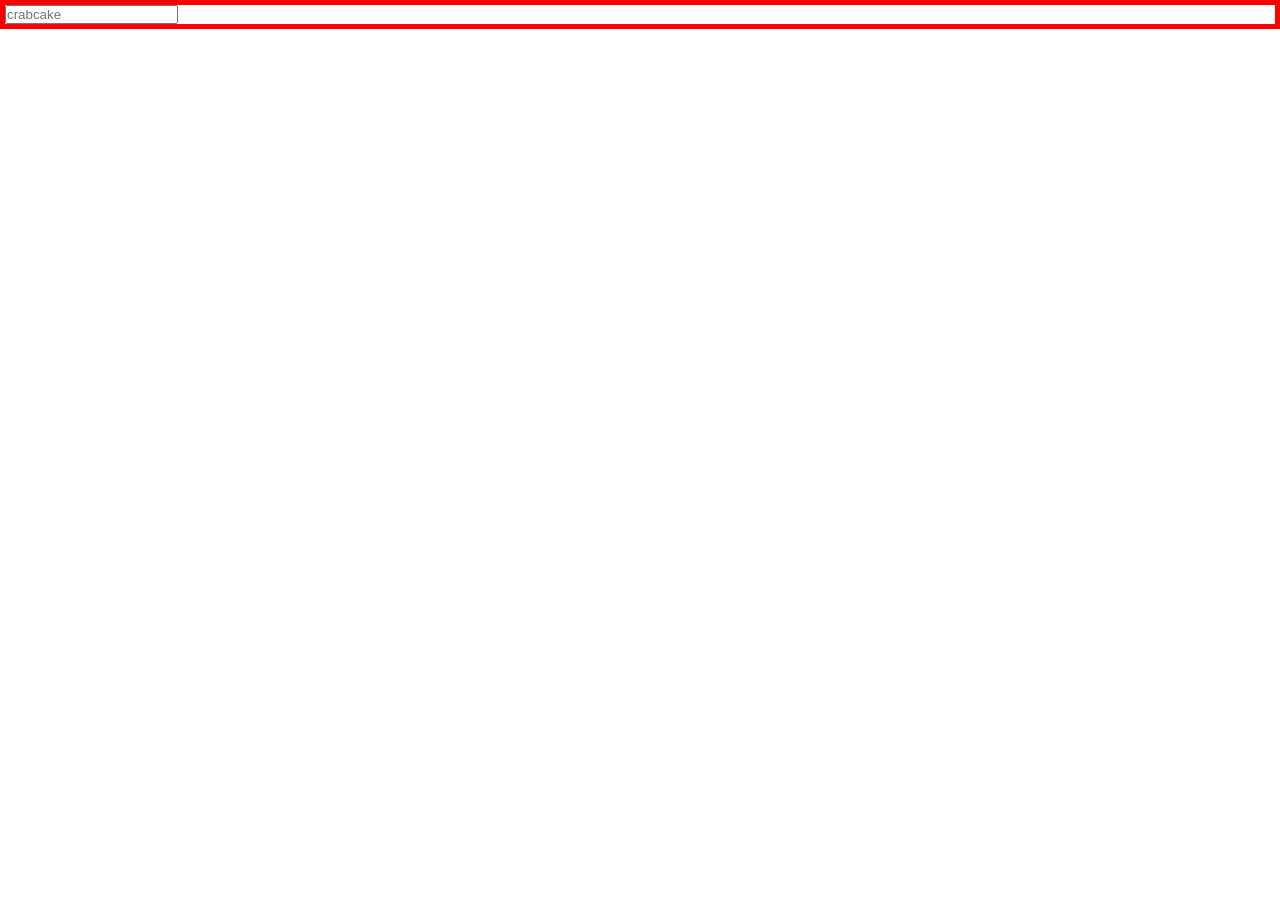
==== index.html @ 3dadefe6 "HTML boilerplate, README  and dummy CSS applied" ====
<!DOCTYPE html>
<html lang="en">
<head>
    <meta charset="UTF-8">
    <meta name="viewport" content="width=device-width, initial-scale=1.0">
    <title>Form</title>
    <link rel="stylesheet" href="./styles.css">
</head>
<body>
    <form>
        <input type="search" placeholder="crabcake">
    </form>
    
</body>
</html>
---- styles.css ----
* {
    margin: 0;
    padding: 0;
    box-sizing: border-box;
}

form {
    border: 5px solid red;
}
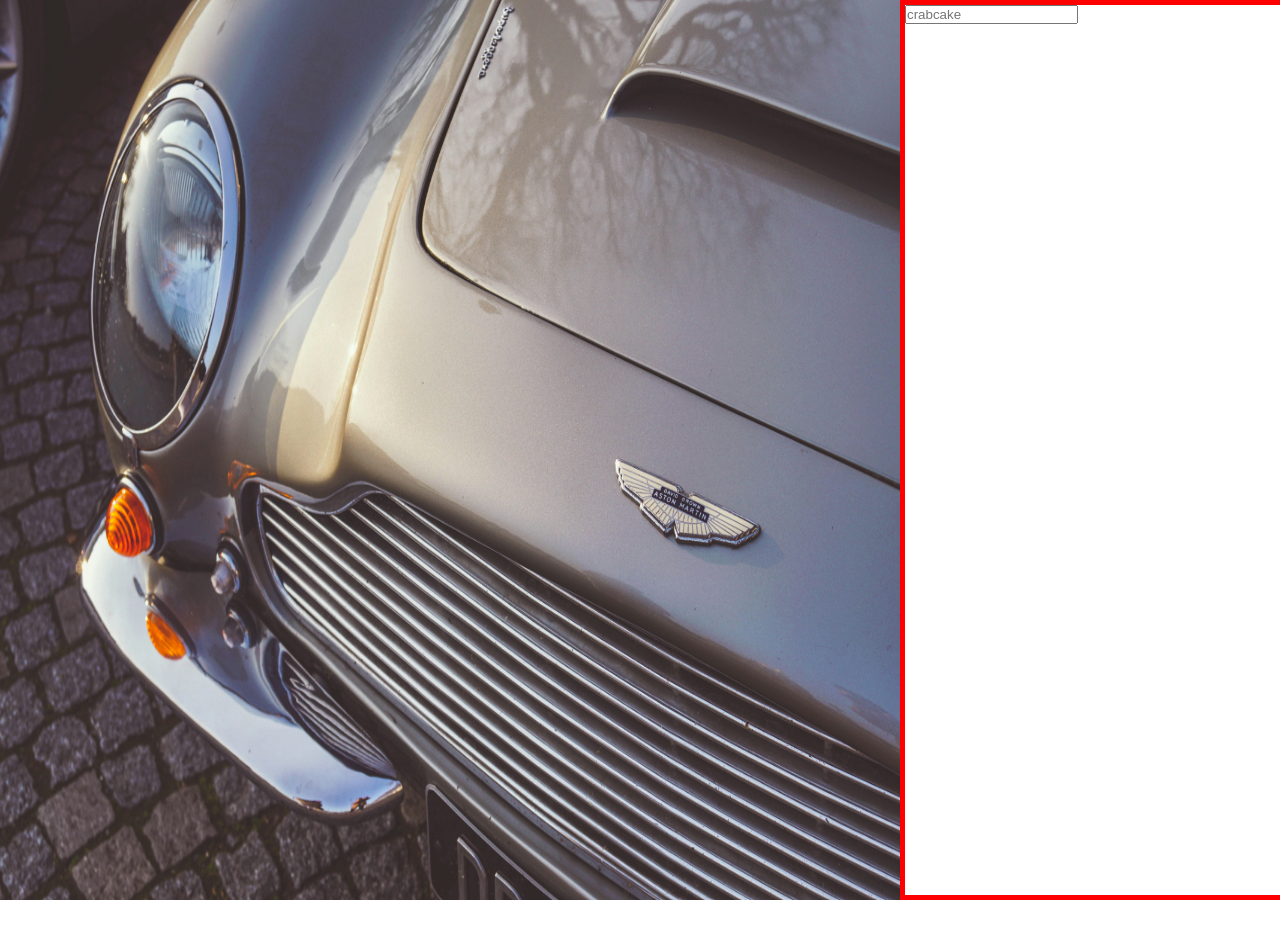
==== commit f34dc0ae: "Image and basic form layout achieved" ====
--- a/index.html
+++ b/index.html
@@ -7,9 +7,19 @@
     <link rel="stylesheet" href="./styles.css">
 </head>
 <body>
-    <form>
-        <input type="search" placeholder="crabcake">
-    </form>
+    <div class="page">
+        <div class="leftcontainer">
+            <img src="./aston.jpg" alt="aston martin">
+            <div class="overlay">
+                <h1>Jello Penis</h1>
+            </div>
+        </div>
+        <div class="rightcontainer">
+            <form>
+                <input type="search" placeholder="crabcake">
+            </form>
+        </div>
+    </div>
     
 </body>
 </html>
--- a/styles.css
+++ b/styles.css
@@ -3,7 +3,25 @@
     padding: 0;
     box-sizing: border-box;
 }
-
+.page {
+    display: flex;
+}
+img {
+    display: block;
+    margin-right: auto;
+    height: 100vh;
+    aspect-ratio: 1;
+}
+.leftcontainer {
+    position: relative;
+}
+.overlay {
+    position: absolute;
+    color: white;
+}
 form {
+    height: 100vh;
+    aspect-ratio: 1;
+    justify-content: flex-end;
     border: 5px solid red;
 }
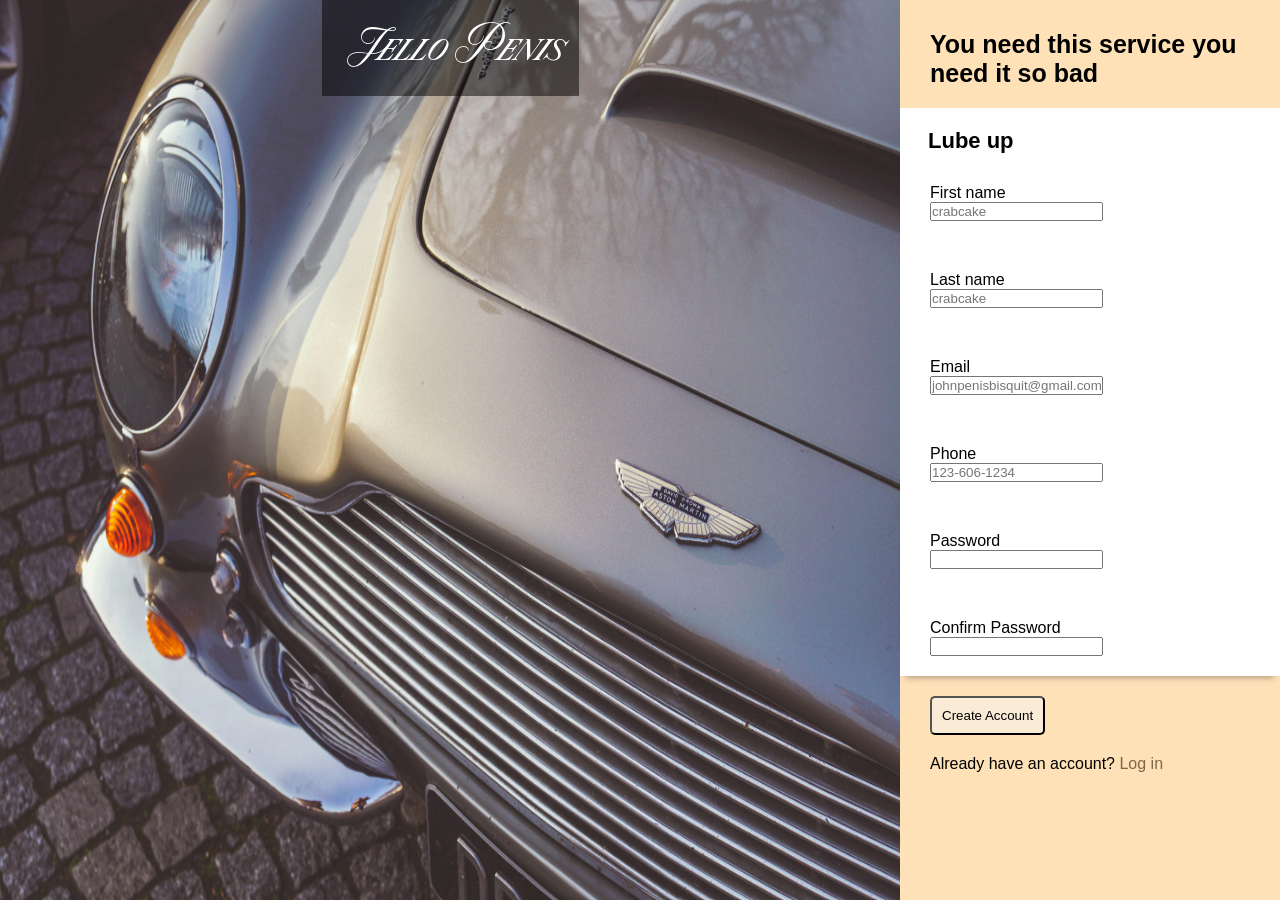
==== commit 8363ca15: "All requirements met." ====
--- a/index.html
+++ b/index.html
@@ -11,13 +11,46 @@
         <div class="leftcontainer">
             <img src="./aston.jpg" alt="aston martin">
             <div class="overlay">
-                <h1>Jello Penis</h1>
+                <div>Jello Penis</div>
             </div>
         </div>
         <div class="rightcontainer">
+            <h1 class="description">You need this service you need it so bad</h1>
             <form>
-                <input type="search" placeholder="crabcake">
+                <h1 class="lube">Lube up</h1>
+                <div class="card">
+                    <div class="firstname">
+                        <label for="firstname">First name</label>
+                        <input type="text" id="firstname" placeholder="crabcake" required>
+                    </div>
+                    <div class="lastname">
+                        <label for="lastname">Last name</label>
+                        <input type="text" id="lastname" placeholder="crabcake" required>
+                    </div>
+                    <div class="email">
+                        <label for="email">Email</label>
+                        <input type="email" id="email" placeholder="johnpenisbisquit@gmail.com" required>
+                    </div>
+                    <div class="phone">
+                        <label for="tel">Phone</label>
+                        <input type="tel" id="tel" placeholder="123-606-1234" required>
+                    </div>
+                    <div class="pword">
+                        <label for="pass">Password</label>
+                        <input type="password" id="pass" required>
+                    </div>
+                    <div class="confirm">
+                        <label for="confirm">Confirm Password</label>
+                        <input type="password" id="confirm" required>
+                    </div>
+                </div>
+                <div class="footer">
+                    <button class="button" type="submit">Create Account</button>
+                    <div class="login">Already have an account? <a href="index.html">Log in</a></div>
+                </div>
+                
             </form>
+           
         </div>
     </div>
     
--- a/styles.css
+++ b/styles.css
@@ -1,3 +1,12 @@
+@font-face {
+    font-family: 'Modern Prestige DEMO';
+    src: url('./fonts/transfonter.org-20260815-230901/ModernPrestigeDEMO.woff2') format('woff2'),
+        url('./fonts/transfonter.org-20260815-230901/ModernPrestigeDEMO.woff') format('woff');
+    font-weight: normal;
+    font-style: italic;
+    font-display: swap;
+}
+
 * {
     margin: 0;
     padding: 0;
@@ -5,6 +14,7 @@
 }
 .page {
     display: flex;
+    justify-content: space-between;
 }
 img {
     display: block;
@@ -13,15 +23,73 @@
     aspect-ratio: 1;
 }
 .leftcontainer {
-    position: relative;
+   display: inline-flex; 
+   align-items: flex-start;
+   justify-content: center ;
+
 }
-.overlay {
+div .overlay {
+    padding: 20px;
+    font-family: 'Modern Prestige DEMO';
     position: absolute;
     color: white;
+    background-color: rgba(0, 0, 0, 0.5);
+    font-size: 50px;   
+}
+
+.rightcontainer {
+    font-family: sans-serif;
+    background-color: rgb(255, 225, 184);
+    display: flex;
+    flex-direction: column;
+    flex-grow: 1;
+}
+.description {
+    padding-left: 30px;
+    padding-top: 30px;
+    font-family: sans-serif;
+    font-size: 25px;
+    padding-bottom: 20px;
+}
+.firstname, .lastname, .email, .phone, .pword, .confirm {
+    display: flex;
+    flex-direction: column;
 }
 form {
-    height: 100vh;
-    aspect-ratio: 1;
-    justify-content: flex-end;
-    border: 5px solid red;
+    display: flex;
+    flex-direction: column;
+}
+
+
+.footer {
+    padding-top: 20px;
+    padding-left: 30px;
+}
+button {
+    padding: 10px;
+    background-color: antiquewhite;
+    border-radius: 5px;
+}
+.login  {
+    padding-top: 20px;
+}
+.card {
+    padding-top: 30px;
+    padding-left: 30px;
+    display: flex;
+    flex-wrap: wrap;
+    gap: 50px;
+    background-color: white;
+    box-shadow: 0px 8px 6px -6px rgba(0, 0, 0, 0.3);
+    padding-bottom: 20px;
+}
+.lube {
+    font-size: 22px;
+    padding-top: 20px;
+    background-color: white;
+    padding-left: 28px;
+}
+a {
+    text-decoration: none;
+    color: rgb(126, 103, 72);
 }
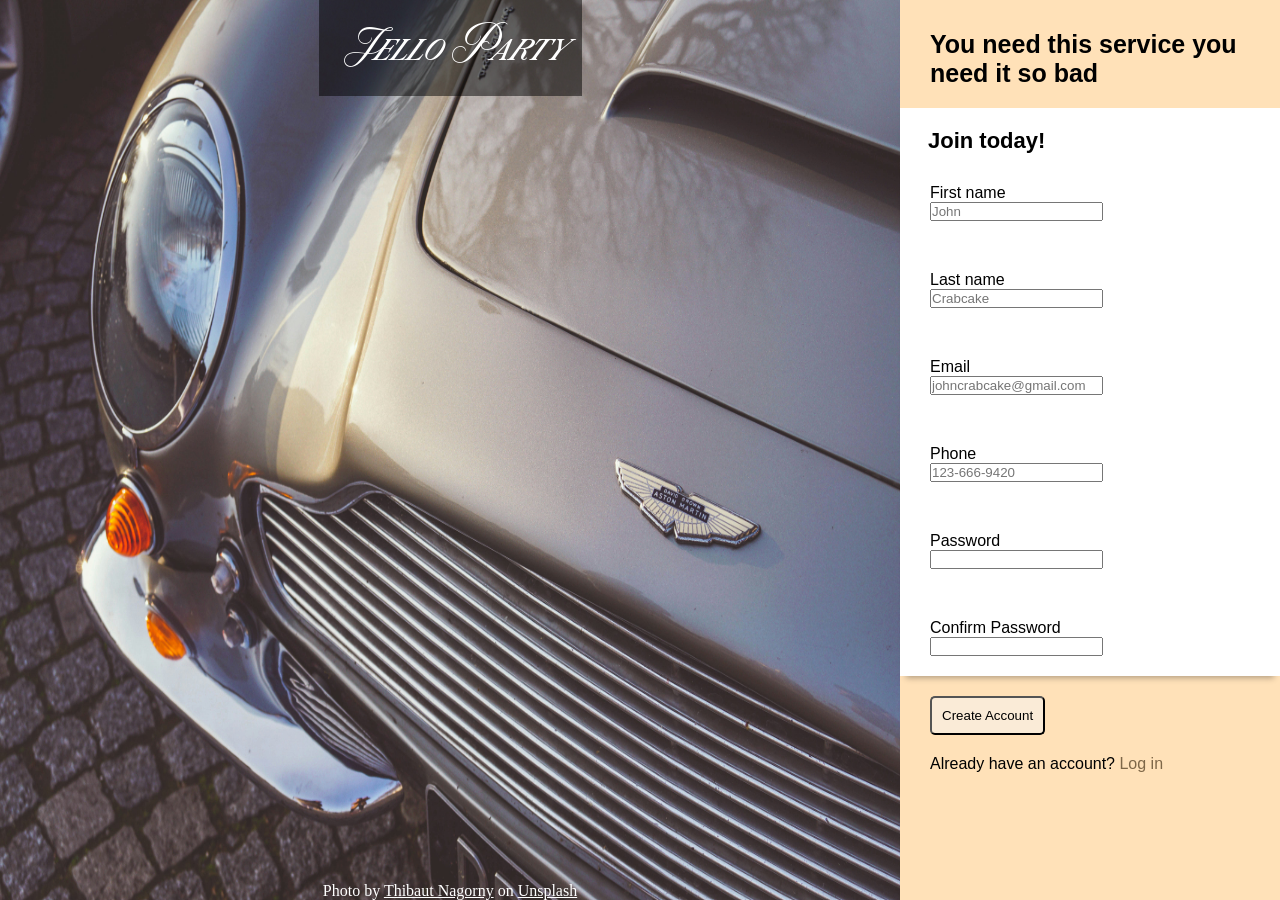
==== commit 23858253: "Assignment complete" ====
--- a/index.html
+++ b/index.html
@@ -11,37 +11,45 @@
         <div class="leftcontainer">
             <img src="./aston.jpg" alt="aston martin">
             <div class="overlay">
-                <div>Jello Penis</div>
+                <div>Jello Party</div>
             </div>
+            <div class="imagefooter">
+                <div>Photo by <a class="plug" href="https://unsplash.com/@thibautnagorny?utm_source=unsplash&utm_medium=referral&utm_content=creditCopyText">Thibaut Nagorny</a> on <a class="plug" href="https://unsplash.com/photos/brown-vehicle-nKAglN6HBH8?utm_source=unsplash&utm_medium=referral&utm_content=creditCopyText">Unsplash</a></div>
+            </div>
+            
+            
+            
         </div>
         <div class="rightcontainer">
             <h1 class="description">You need this service you need it so bad</h1>
             <form>
-                <h1 class="lube">Lube up</h1>
+                <h1 class="lube">Join today!</h1>
                 <div class="card">
                     <div class="firstname">
                         <label for="firstname">First name</label>
-                        <input type="text" id="firstname" placeholder="crabcake" required>
+                        <input type="text" id="firstname" placeholder="John" required>
                     </div>
                     <div class="lastname">
                         <label for="lastname">Last name</label>
-                        <input type="text" id="lastname" placeholder="crabcake" required>
+                        <input type="text" id="lastname" placeholder="Crabcake" required>
                     </div>
                     <div class="email">
                         <label for="email">Email</label>
-                        <input type="email" id="email" placeholder="johnpenisbisquit@gmail.com" required>
+                        <input type="email" id="email" placeholder="johncrabcake@gmail.com" required>
                     </div>
                     <div class="phone">
                         <label for="tel">Phone</label>
-                        <input type="tel" id="tel" placeholder="123-606-1234" required>
+                        <input type="tel" id="tel" placeholder="123-666-9420" required>
                     </div>
                     <div class="pword">
                         <label for="pass">Password</label>
-                        <input type="password" id="pass" required>
+                        <input type="password" id="pass" pattern="(?=.*\d)(?=.*[a-z])(?=.*[A-Z]).{8,}" 
+                        title="Must contain at least one number, one uppercase, one lowercase letter, and at least 8 characters"  required>
                     </div>
                     <div class="confirm">
                         <label for="confirm">Confirm Password</label>
-                        <input type="password" id="confirm" required>
+                        <input type="password" id="confirm" pattern="(?=.*\d)(?=.*[a-z])(?=.*[A-Z]).{8,}"
+                        title="Must contain at least one number, one uppercase, one lowercase letter, and at least 8 characters" required>
                     </div>
                 </div>
                 <div class="footer">
--- a/styles.css
+++ b/styles.css
@@ -25,7 +25,7 @@
 .leftcontainer {
    display: inline-flex; 
    align-items: flex-start;
-   justify-content: center ;
+   justify-content: center;
 
 }
 div .overlay {
@@ -36,6 +36,12 @@
     background-color: rgba(0, 0, 0, 0.5);
     font-size: 50px;   
 }
+div .imagefooter {
+    position: absolute;
+    color: white;
+    bottom: 0;
+}
+
 
 .rightcontainer {
     font-family: sans-serif;
@@ -92,4 +98,14 @@
 a {
     text-decoration: none;
     color: rgb(126, 103, 72);
+}
+input:user-invalid {
+    border: 2px solid red;
+}
+input:focus {
+    box-shadow: 0px 4px 10px 2px rgba(0, 0, 0, 0.2);
+}
+.plug {
+    color: white;
+    text-decoration: underline;
 }
